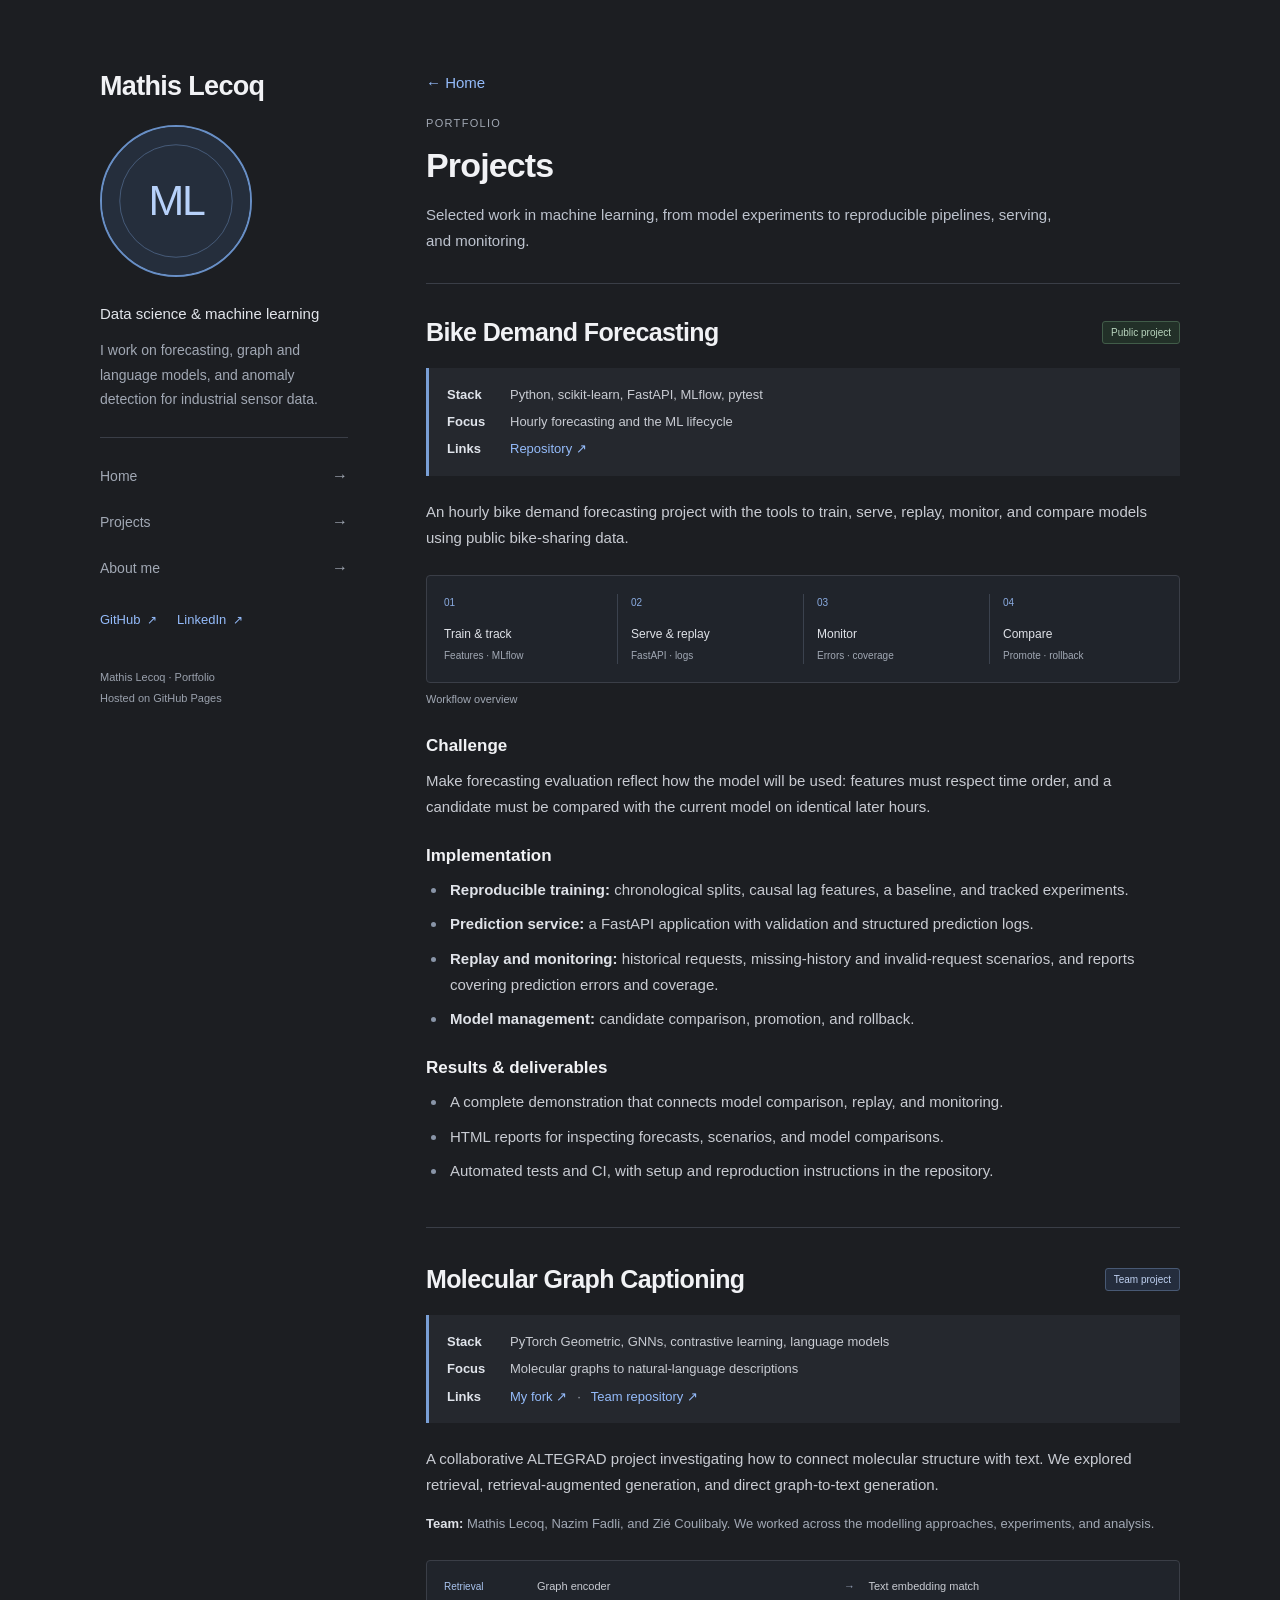
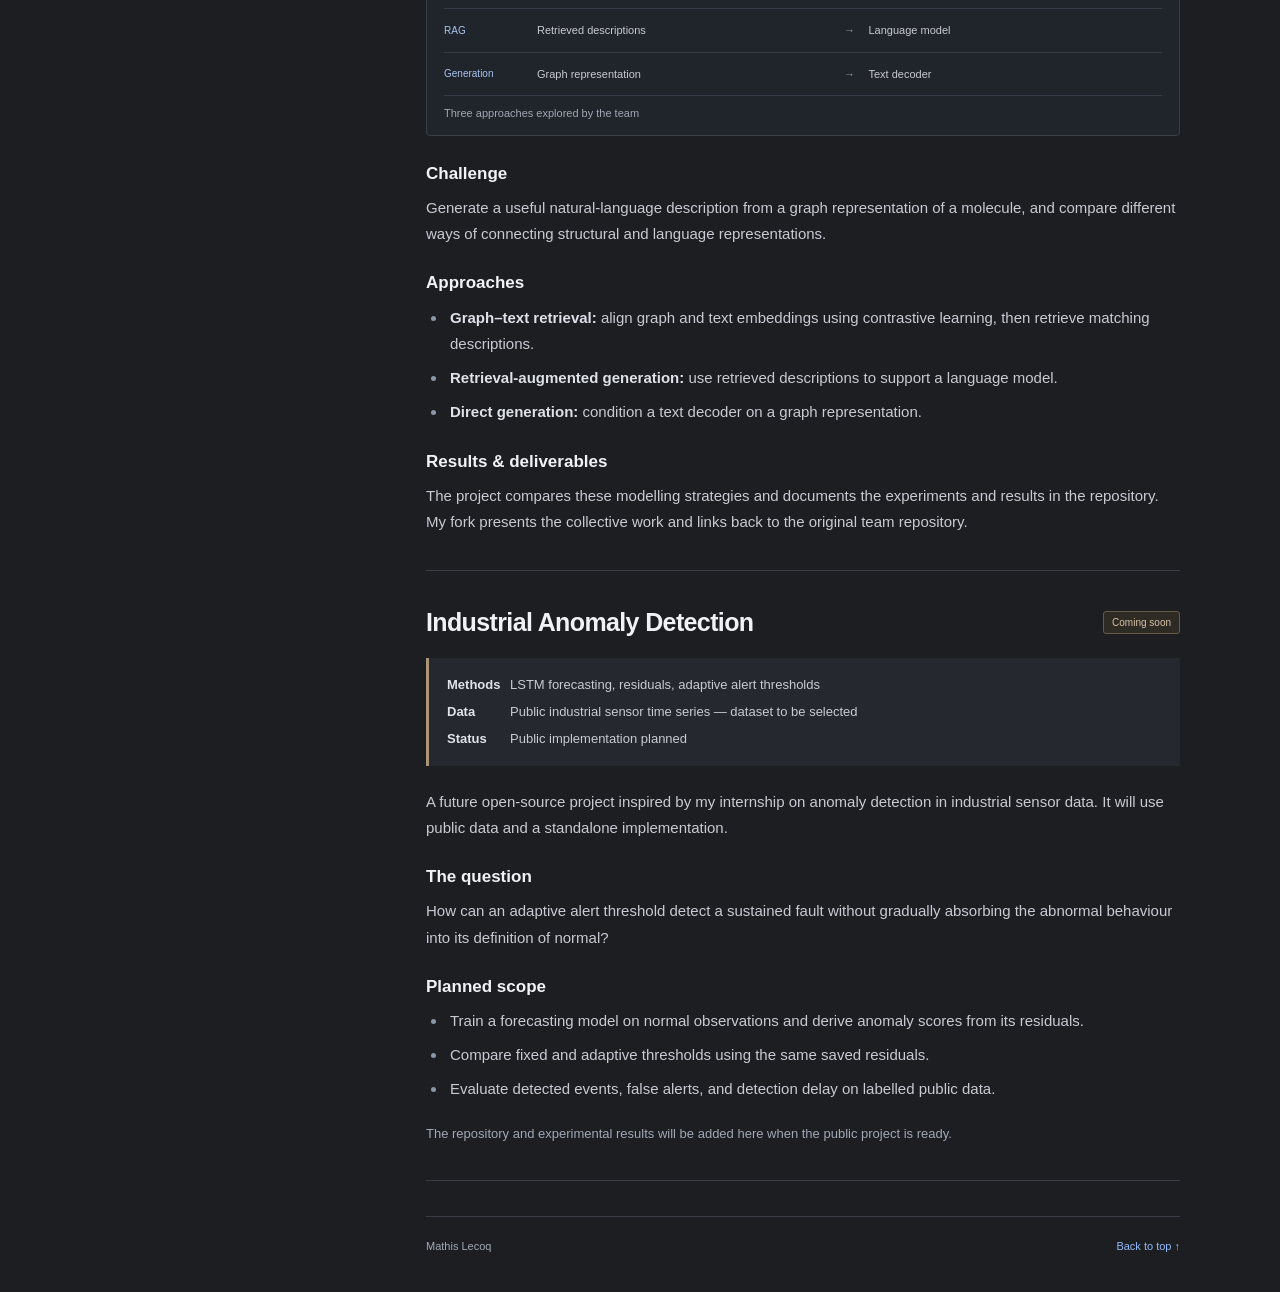
==== projects.html @ 8aa12e5c "update" ====
<!doctype html>
<html lang="en">
<head>
  <meta charset="utf-8">
  <meta name="viewport" content="width=device-width, initial-scale=1">
  <meta name="theme-color" content="#1c1e22">
  <meta name="color-scheme" content="dark">
  <meta name="description" content="Mathis Lecoq's projects in machine learning: bike demand forecasting, molecular graph captioning, and an upcoming industrial anomaly detection project.">
  <meta property="og:type" content="website">
  <meta property="og:title" content="Project Details — Mathis Lecoq">
  <meta property="og:description" content="Projects in forecasting and MLOps, graph and language models, and industrial sensor time series.">
  <meta property="og:url" content="https://lecoqm.github.io/projects.html">
  <title>Project Details — Mathis Lecoq</title>
  <link rel="icon" type="image/svg+xml" href="assets/favicon.svg">
  <link rel="stylesheet" href="assets/styles.css">
  <script src="assets/site.js" defer></script>
</head>
<body id="top" data-page="projects">
  <a class="skip-link" href="#main">Skip to content</a>
  <div class="page-layout">
    <aside class="profile-sidebar" aria-labelledby="profile-name">
      <!-- PROFILE: keep this block consistent in index.html and projects.html. -->
      <a class="profile-home" href="index.html"><h2 id="profile-name">Mathis Lecoq</h2></a>
      <!-- Replace assets/profile.svg with your photo and update the alt text. -->
      <img class="profile-image" src="assets/profile.svg" width="152" height="152" alt="ML, Mathis Lecoq’s initials">
      <p class="profile-role">Data science & machine learning</p>
      <p class="profile-bio">I work on forecasting, graph and language models, and anomaly detection for industrial sensor data.</p>

      <!-- Optional CV link: add your PDF at assets/cv.pdf, then uncomment.
      <a class="cv-link" href="assets/cv.pdf" download>Download my CV <span aria-hidden="true">↓</span></a>
      -->

      <nav class="sidebar-nav" aria-label="Main navigation">
        <a href="index.html" data-nav="home">Home <span aria-hidden="true">→</span></a>
        <a href="projects.html" data-nav="projects" aria-current="page">Projects <span aria-hidden="true">→</span></a>
        <a href="index.html#about" data-nav="about">About me <span aria-hidden="true">→</span></a>
      </nav>
      <div class="profile-links" aria-label="Professional profiles">
        <a href="https://github.com/lecoqm">GitHub <span aria-hidden="true">↗</span></a>
        <a href="https://www.linkedin.com/in/mathis-lecoq-918a831a6/">LinkedIn <span aria-hidden="true">↗</span></a>
      </div>
      <div class="sidebar-footer"><p>Mathis Lecoq · Portfolio</p><p>Hosted on GitHub Pages</p></div>
    </aside>

    <main id="main">
      <p class="back-link"><a href="index.html">← Home</a></p>
      <section class="projects-section" id="projects" aria-labelledby="projects-title">
        <header class="page-heading">
          <p class="eyebrow">Portfolio</p>
          <h1 id="projects-title">Projects</h1>
          <p>Selected work in machine learning, from model experiments to reproducible pipelines, serving, and monitoring.</p>
        </header>

        <article class="project" id="bike-demand" aria-labelledby="bike-title">
          <div class="project-heading"><h2 id="bike-title">Bike Demand Forecasting</h2><span class="status">Public project</span></div>
          <dl class="project-summary">
            <div><dt>Stack</dt><dd>Python, scikit-learn, FastAPI, MLflow, pytest</dd></div>
            <div><dt>Focus</dt><dd>Hourly forecasting and the ML lifecycle</dd></div>
            <div><dt>Links</dt><dd><a href="https://github.com/lecoqm/bike_demand_forecasting">Repository <span aria-hidden="true">↗</span></a></dd></div>
          </dl>
          <p>An hourly bike demand forecasting project with the tools to train, serve, replay, monitor, and compare models using public bike-sharing data.</p>

          <figure class="workflow-figure">
            <div class="workflow" role="img" aria-label="Workflow: train and track a model, serve and replay predictions, monitor errors and coverage, then compare and promote a candidate.">
              <div><span class="workflow-number">01</span><strong>Train & track</strong><small>Features · MLflow</small></div>
              <div><span class="workflow-number">02</span><strong>Serve & replay</strong><small>FastAPI · logs</small></div>
              <div><span class="workflow-number">03</span><strong>Monitor</strong><small>Errors · coverage</small></div>
              <div><span class="workflow-number">04</span><strong>Compare</strong><small>Promote · rollback</small></div>
            </div>
            <figcaption>Workflow overview</figcaption>
          </figure>

          <h3>Challenge</h3>
          <p>Make forecasting evaluation reflect how the model will be used: features must respect time order, and a candidate must be compared with the current model on identical later hours.</p>

          <h3>Implementation</h3>
          <ul>
            <li><strong>Reproducible training:</strong> chronological splits, causal lag features, a baseline, and tracked experiments.</li>
            <li><strong>Prediction service:</strong> a FastAPI application with validation and structured prediction logs.</li>
            <li><strong>Replay and monitoring:</strong> historical requests, missing-history and invalid-request scenarios, and reports covering prediction errors and coverage.</li>
            <li><strong>Model management:</strong> candidate comparison, promotion, and rollback.</li>
          </ul>

          <h3>Results & deliverables</h3>
          <ul>
            <li>A complete demonstration that connects model comparison, replay, and monitoring.</li>
            <li>HTML reports for inspecting forecasts, scenarios, and model comparisons.</li>
            <li>Automated tests and CI, with setup and reproduction instructions in the repository.</li>
          </ul>
        </article>

        <article class="project" id="molecular-captioning" aria-labelledby="molecular-title">
          <div class="project-heading"><h2 id="molecular-title">Molecular Graph Captioning</h2><span class="status status-team">Team project</span></div>
          <dl class="project-summary">
            <div><dt>Stack</dt><dd>PyTorch Geometric, GNNs, contrastive learning, language models</dd></div>
            <div><dt>Focus</dt><dd>Molecular graphs to natural-language descriptions</dd></div>
            <div><dt>Links</dt><dd><a href="https://github.com/lecoqm/molecular-graph-captioning">My fork <span aria-hidden="true">↗</span></a><span class="link-divider" aria-hidden="true">·</span><a href="https://github.com/Nazim-fad/molecular-graph-captioning">Team repository <span aria-hidden="true">↗</span></a></dd></div>
          </dl>
          <p>A collaborative ALTEGRAD project investigating how to connect molecular structure with text. We explored retrieval, retrieval-augmented generation, and direct graph-to-text generation.</p>
          <p class="team-credit"><strong>Team:</strong> Mathis Lecoq, Nazim Fadli, and Zié Coulibaly. We worked across the modelling approaches, experiments, and analysis.</p>

          <figure class="approaches-figure">
            <div class="approach-row"><span class="approach-label">Retrieval</span><span>Graph encoder</span><span class="flow-arrow" aria-hidden="true">→</span><span>Text embedding match</span></div>
            <div class="approach-row"><span class="approach-label">RAG</span><span>Retrieved descriptions</span><span class="flow-arrow" aria-hidden="true">→</span><span>Language model</span></div>
            <div class="approach-row"><span class="approach-label">Generation</span><span>Graph representation</span><span class="flow-arrow" aria-hidden="true">→</span><span>Text decoder</span></div>
            <figcaption>Three approaches explored by the team</figcaption>
          </figure>

          <h3>Challenge</h3>
          <p>Generate a useful natural-language description from a graph representation of a molecule, and compare different ways of connecting structural and language representations.</p>

          <h3>Approaches</h3>
          <ul>
            <li><strong>Graph–text retrieval:</strong> align graph and text embeddings using contrastive learning, then retrieve matching descriptions.</li>
            <li><strong>Retrieval-augmented generation:</strong> use retrieved descriptions to support a language model.</li>
            <li><strong>Direct generation:</strong> condition a text decoder on a graph representation.</li>
          </ul>

          <h3>Results & deliverables</h3>
          <p>The project compares these modelling strategies and documents the experiments and results in the repository. My fork presents the collective work and links back to the original team repository.</p>
        </article>

        <article class="project project-planned" id="industrial-anomalies" aria-labelledby="industrial-title">
          <div class="project-heading"><h2 id="industrial-title">Industrial Anomaly Detection</h2><span class="status status-soon">Coming soon</span></div>
          <dl class="project-summary">
            <div><dt>Methods</dt><dd>LSTM forecasting, residuals, adaptive alert thresholds</dd></div>
            <div><dt>Data</dt><dd>Public industrial sensor time series — dataset to be selected</dd></div>
            <div><dt>Status</dt><dd>Public implementation planned</dd></div>
          </dl>
          <p>A future open-source project inspired by my internship on anomaly detection in industrial sensor data. It will use public data and a standalone implementation.</p>

          <h3>The question</h3>
          <p>How can an adaptive alert threshold detect a sustained fault without gradually absorbing the abnormal behaviour into its definition of normal?</p>

          <h3>Planned scope</h3>
          <ul>
            <li>Train a forecasting model on normal observations and derive anomaly scores from its residuals.</li>
            <li>Compare fixed and adaptive thresholds using the same saved residuals.</li>
            <li>Evaluate detected events, false alerts, and detection delay on labelled public data.</li>
          </ul>
          <p class="coming-soon-note">The repository and experimental results will be added here when the public project is ready.</p>
        </article>
      </section>

      <footer class="content-footer"><span>Mathis Lecoq</span><a href="#top">Back to top <span aria-hidden="true">↑</span></a></footer>
    </main>
  </div>
</body>
</html>
---- assets/styles.css ----
@charset "UTF-8";

:root {
  color-scheme: dark;
  --background: #1c1e22;
  --surface: #25282e;
  --heading: #f1f2f5;
  --text: #c8cbd2;
  --muted: #a1a8b4;
  --accent: #94bbfa;
  --line: #3a3e47;
  --sans: -apple-system, BlinkMacSystemFont, "Segoe UI", Helvetica, Arial, sans-serif;
}

* { box-sizing: border-box; }
html { scroll-behavior: smooth; scroll-padding-top: 36px; }
body { margin: 0; background: var(--background); color: var(--text); font: 15px/1.75 var(--sans); -webkit-font-smoothing: antialiased; }
::selection { background: #354e71; color: #fff; }
a { color: var(--accent); text-decoration: none; text-underline-offset: 4px; }
a:hover { text-decoration: underline; }
a:focus-visible { outline: 2px solid var(--accent); outline-offset: 5px; border-radius: 2px; }
h1, h2, h3 { color: var(--heading); line-height: 1.3; }
h1, h2, h3, p, ul, figure, dl { margin-top: 0; }
h1 { font-size: 34px; font-weight: 650; letter-spacing: -.025em; margin-bottom: 15px; }
h2 { font-size: 25px; font-weight: 600; letter-spacing: -.025em; margin-bottom: 20px; }
h3 { font-size: 17px; font-weight: 600; margin: 25px 0 10px; }
p { margin-bottom: 18px; }
strong { font-weight: 600; color: #dfe2e8; }
ul { margin-bottom: 20px; padding-left: 21px; }
li { margin-bottom: 8px; padding-left: 3px; }
li::marker { color: #8995a8; }

.skip-link { position: absolute; top: 10px; left: 12px; z-index: 5; background: var(--heading); color: var(--background); padding: 8px 16px; transform: translateY(-160%); }
.skip-link:focus { transform: translateY(0); }
.page-layout { display: grid; grid-template-columns: 248px minmax(0, 1fr); gap: 78px; width: min(1080px, calc(100% - 96px)); margin-inline: auto; padding-top: 70px; }
.profile-sidebar { position: sticky; top: 45px; align-self: start; padding-bottom: 30px; }
.profile-home { display: inline-block; color: var(--heading); margin-bottom: 23px; }
.profile-home:hover { text-decoration: none; color: var(--accent); }
.profile-home h2 { color: inherit; font-size: 27px; line-height: 1.2; letter-spacing: -.025em; margin: 0; }
.profile-image { display: block; width: 152px; height: 152px; border-radius: 50%; margin: 0 0 25px; border: 2px solid #688fc6; background: #252e3c; object-fit: cover; }
.profile-role { color: #e2e5eb; font-size: 15px; line-height: 1.6; margin-bottom: 12px; font-weight: 500; }
.profile-bio { color: var(--muted); font-size: 14px; line-height: 1.75; margin-bottom: 25px; }
.cv-link { display: flex; align-items: center; justify-content: space-between; color: #15243b; background: var(--accent); font-size: 13px; font-weight: 600; padding: 9px 13px; margin: 0 0 23px; border-radius: 4px; }
.cv-link:hover { background: #b1ceff; text-decoration: none; }
.sidebar-nav { display: grid; gap: 4px; border-top: 1px solid var(--line); padding-top: 17px; margin-bottom: 20px; }
.sidebar-nav a { display: flex; align-items: center; justify-content: space-between; gap: 15px; padding: 7px 0; font-size: 14px; color: var(--muted); }
.sidebar-nav a:hover, .sidebar-nav a[aria-current="location"] { color: var(--accent); text-decoration: none; }
.sidebar-nav a span { font-size: 16px; }
.profile-links { display: flex; gap: 20px; flex-wrap: wrap; font-size: 13px; }
.profile-links a span { font-size: 12px; padding-left: 3px; }
.sidebar-footer { color: #9aa1ad; font-size: 11px; line-height: 1.6; margin-top: 37px; }
.sidebar-footer p { margin-bottom: 4px; }

main { min-width: 0; padding-bottom: 35px; }
.page-heading { padding-bottom: 29px; border-bottom: 1px solid var(--line); margin-bottom: 32px; }
.eyebrow { color: var(--muted); font-size: 11px; font-weight: 500; letter-spacing: .12em; text-transform: uppercase; margin-bottom: 9px; }
.page-heading>p:last-child { max-width: 630px; margin-bottom: 0; color: #bdc3ce; }
.project { padding-bottom: 35px; margin-bottom: 35px; border-bottom: 1px solid var(--line); scroll-margin-top: 35px; }
.project-heading { display: flex; align-items: center; justify-content: space-between; gap: 12px 20px; margin-bottom: 19px; }
.project-heading h2 { margin: 0; }
.status { flex-shrink: 0; font-size: 10px; line-height: 1.5; color: #b9d5be; border: 1px solid #415c49; background: #223028; padding: 3px 8px; border-radius: 3px; white-space: nowrap; }
.status-team { color: #bfd1f1; background: #242d3d; border-color: #485974; }
.status-soon { color: #d7c5a8; background: #2e2a24; border-color: #665945; }
.project-summary { border-left: 3px solid #799fd6; background: var(--surface); padding: 15px 18px; margin-bottom: 23px; font-size: 13px; line-height: 1.8; }
.project-summary>div { display: grid; grid-template-columns: 52px minmax(0,1fr); gap: 11px; }
.project-summary>div+div { margin-top: 4px; }
.project-summary dt { font-weight: 600; color: #e0e4eb; }
.project-summary dd { margin: 0; min-width: 0; }
.link-divider { color: var(--muted); padding: 0 10px; }
.team-credit { color: var(--muted); font-size: 13px; margin-top: -3px; }
.workflow-figure, .approaches-figure { margin: 24px 0 27px; }
.workflow { display: grid; grid-template-columns: repeat(4, minmax(0,1fr)); border: 1px solid var(--line); border-radius: 4px; padding: 18px 4px; background: #20242b; }
.workflow>div { min-width: 0; padding: 0 13px; }
.workflow>div+div { border-left: 1px solid #3b424e; }
.workflow-number { display: block; color: #8aabe0; font-size: 10px; margin-bottom: 12px; font-variant-numeric: tabular-nums; }
.workflow strong { display: block; font-size: 12px; font-weight: 500; margin-bottom: 3px; white-space: nowrap; }
.workflow small { color: var(--muted); font-size: 10px; line-height: 1.6; display: block; }
figcaption { color: var(--muted); font-size: 11px; line-height: 1.6; margin-top: 8px; }
.approaches-figure { background: #20242b; border: 1px solid var(--line); border-radius: 4px; padding: 4px 17px 12px; }
.approach-row { display: grid; grid-template-columns: 82px minmax(0,1fr) 16px minmax(0,1fr); align-items: center; gap: 11px; padding: 12px 0; font-size: 11px; line-height: 1.7; }
.approach-row+.approach-row { border-top: 1px solid #343b47; }
.approach-label { color: #a9c4ef; font-size: 10px; font-weight: 500; }
.flow-arrow { color: #8e9aaf; text-align: center; }
.approaches-figure figcaption { border-top: 1px solid #343b47; padding-top: 9px; margin-top: 0; }
.project-planned .project-summary { border-left-color: #a99576; }
.coming-soon-note { color: var(--muted); font-size: 13px; margin-bottom: 0; }
.project>:last-child { margin-bottom: 0; }
.about-section { padding: 2px 0 23px; }
.about-section h2 { font-size: 25px; margin-bottom: 18px; }
.content-footer { display: flex; justify-content: space-between; gap: 20px; border-top: 1px solid var(--line); padding-top: 20px; color: var(--muted); font-size: 11px; }

@media(min-width:1450px) {
  .page-layout { padding-top: 82px; }
  .profile-sidebar { top: 55px; }
}
@media(max-width:1100px) {
  .page-layout { width: calc(100% - 72px); grid-template-columns: 220px minmax(0,1fr); gap: 52px; }
  .project-heading { flex-wrap: wrap; gap: 10px; }
  .workflow { grid-template-columns: repeat(2,minmax(0,1fr)); padding: 0 5px; }
  .workflow>div { padding: 15px; }
  .workflow>div:nth-child(3) { border-left: 0; }
  .workflow>div:nth-child(n+3) { border-top: 1px solid #3b424e; }
  .workflow-number { margin-bottom: 6px; }
}
@media(max-width:850px) {
  .page-layout { width: calc(100% - 56px); gap: 36px; grid-template-columns: 190px minmax(0,1fr); padding-top: 48px; }
  .profile-sidebar { top: 32px; }
  .profile-home h2 { font-size: 24px; }
  .profile-image { width: 132px; height: 132px; }
  .profile-bio { font-size: 13px; }
  h2, .about-section h2 { font-size: 23px; }
  .project-summary { padding: 13px 14px; font-size: 12px; }
  .project-summary>div { grid-template-columns: 47px minmax(0,1fr); gap: 7px; }
  .approach-row { grid-template-columns: 68px minmax(0,1fr) 12px minmax(0,1fr); gap: 7px; font-size: 10px; }
}
@media(max-width:700px) {
  html { scroll-padding-top: 24px; }
  .page-layout { display: block; width: min(600px,calc(100% - 40px)); padding-top: 33px; }
  .profile-sidebar { position: static; display: grid; grid-template-columns: 82px minmax(0,1fr); column-gap: 20px; align-items: start; padding-bottom: 24px; margin-bottom: 35px; border-bottom: 1px solid var(--line); }
  .profile-home { grid-column: 2; grid-row: 1; margin: 0 0 5px; align-self: end; }
  .profile-home h2 { font-size: 24px; }
  .profile-image { width: 82px; height: 82px; grid-column: 1; grid-row: 1/4; margin: 0; }
  .profile-role { grid-column: 2; grid-row: 2; font-size: 13px; margin: 0 0 4px; }
  .profile-bio { grid-column: 1/-1; grid-row: 4; margin: 15px 0 18px; font-size: 13px; max-width: 460px; }
  .cv-link { grid-column: 1/-1; margin-bottom: 16px; max-width: 220px; }
  .sidebar-nav { display: flex; flex-wrap: wrap; align-items: center; gap: 22px; grid-column: 1/-1; border: 0; padding: 0; margin: 0 0 16px; }
  .sidebar-nav a { gap: 10px; padding: 0; font-size: 13px; }
  .profile-links { grid-column: 1/-1; gap: 22px; font-size: 12px; }
  .sidebar-footer { display: none; }
  h1 { font-size: 31px; }
  .page-heading { padding-bottom: 25px; margin-bottom: 27px; }
  .page-heading p:last-child { font-size: 14px; }
  .project-heading { justify-content: flex-start; column-gap: 14px; }
  .project { margin-bottom: 28px; padding-bottom: 28px; }
  .project-summary { font-size: 13px; padding: 13px 15px; }
  .project-summary>div { grid-template-columns: 50px minmax(0,1fr); gap: 9px; }
  .workflow { grid-template-columns: repeat(4,minmax(0,1fr)); padding: 15px 3px; }
  .workflow>div { padding: 0 10px; }
  .workflow>div:nth-child(3) { border-left: 1px solid #3b424e; }
  .workflow>div:nth-child(n+3) { border-top: 0; }
  .workflow strong { font-size: 11px; }
  .workflow small { font-size: 9px; }
  .workflow-number { margin-bottom: 10px; }
  .approach-row { grid-template-columns: 76px minmax(0,1fr) 14px minmax(0,1fr); font-size: 11px; }
  .about-section { padding-top: 0; }
}
@media(max-width:460px) {
  .page-layout { width: calc(100% - 36px); }
  body { font-size: 14px; }
  h2, .about-section h2 { font-size: 22px; }
  h3 { font-size: 16px; }
  .project-heading { gap: 9px; }
  .project-summary { font-size: 12px; }
  .project-summary>div { grid-template-columns: 47px minmax(0,1fr); gap: 7px; }
  .link-divider { padding: 0 5px; }
  .workflow { grid-template-columns: repeat(2,minmax(0,1fr)); padding: 0 5px; }
  .workflow>div { padding: 14px 12px; }
  .workflow>div:nth-child(3) { border-left: 0; }
  .workflow>div:nth-child(n+3) { border-top: 1px solid #3b424e; }
  .workflow strong { font-size: 12px; }
  .workflow small { font-size: 10px; }
  .workflow-number { margin-bottom: 5px; }
  .approaches-figure { padding: 3px 12px 10px; }
  .approach-row { grid-template-columns: 66px minmax(0,1fr) 10px minmax(0,1fr); gap: 6px; font-size: 10px; }
  .approach-label { font-size: 9px; }
}
@media(max-height:720px) and (min-width:701px) {
  .profile-sidebar { top: 24px; }
  .profile-image { width: 110px; height: 110px; margin-bottom: 18px; }
  .profile-home { margin-bottom: 17px; }
  .profile-bio { margin-bottom: 18px; }
  .sidebar-footer { margin-top: 23px; }
}
@media(prefers-reduced-motion:reduce) { html { scroll-behavior: auto; } }
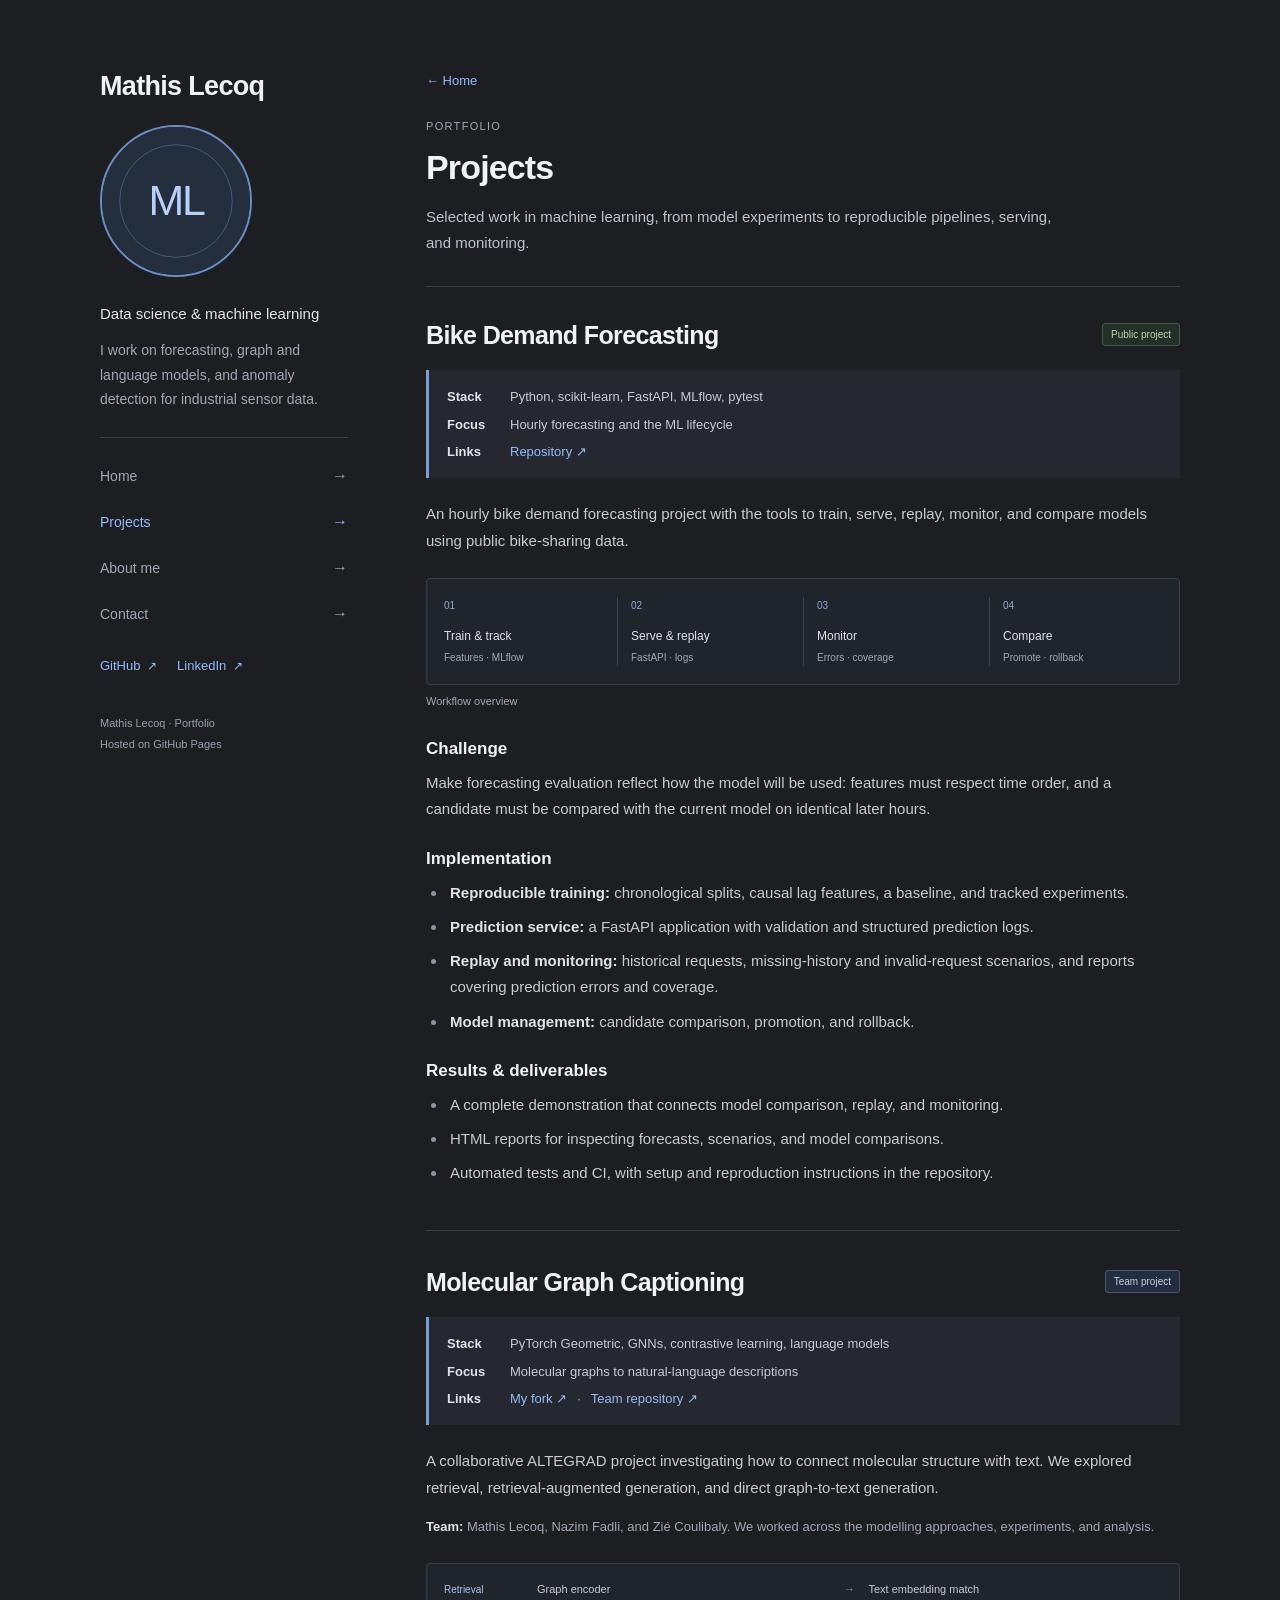
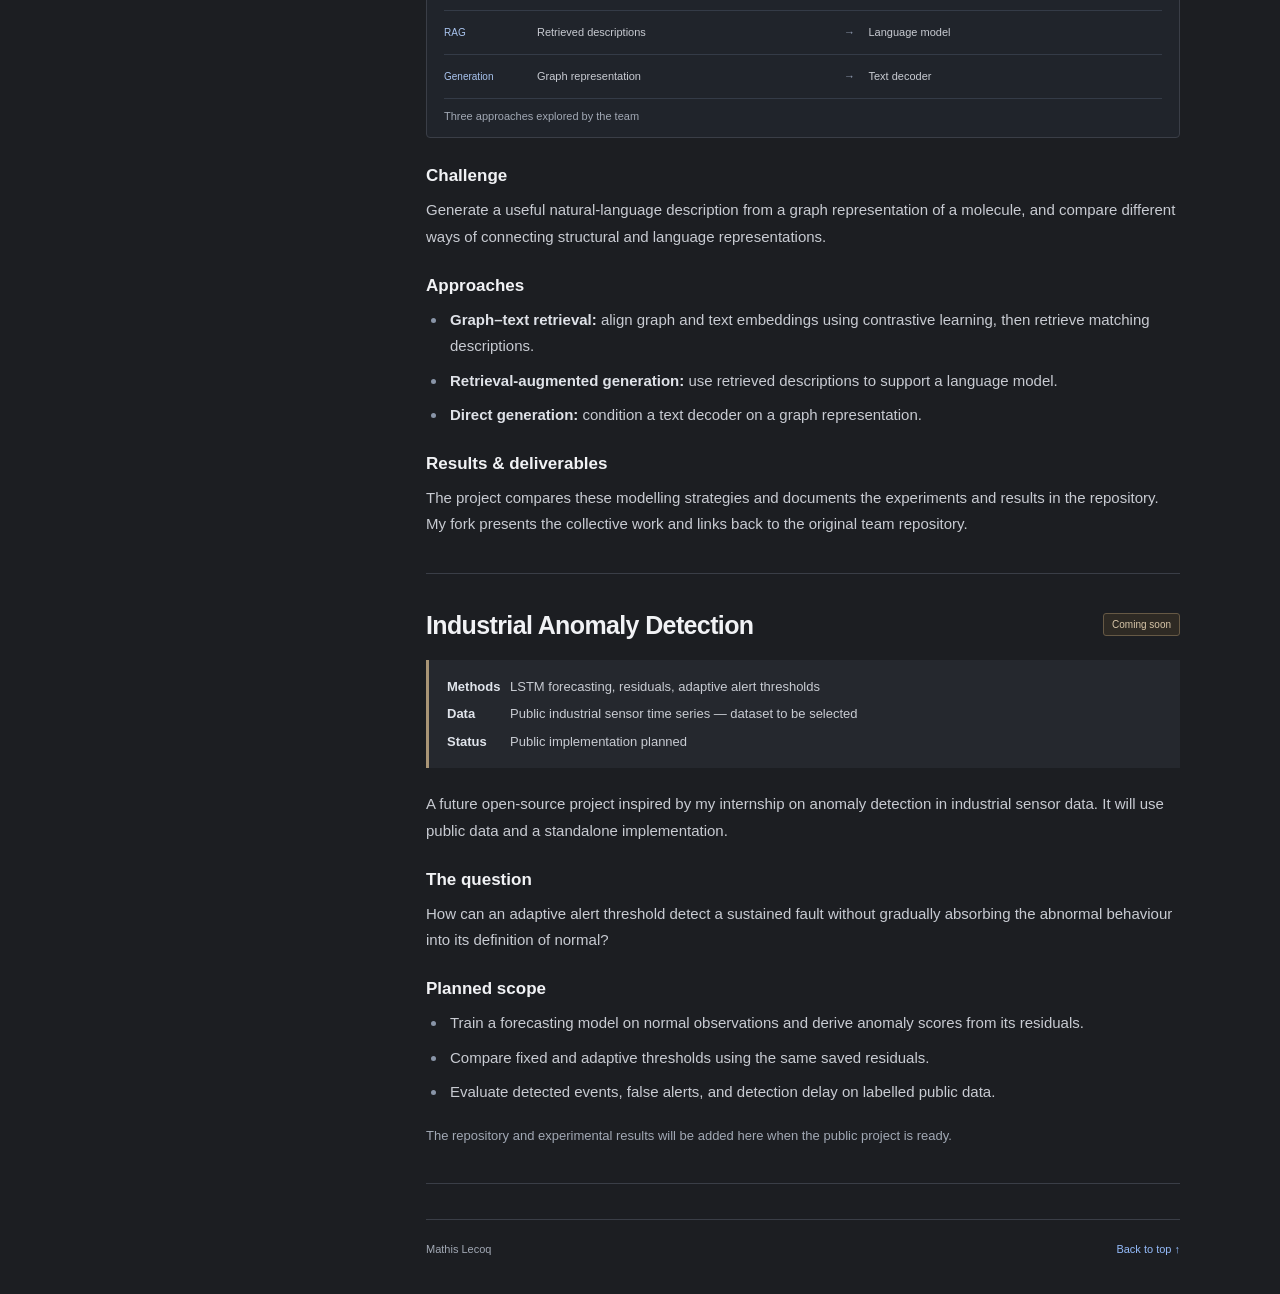
==== commit 1387f1ee: "update" ====
--- a/projects.html
+++ b/projects.html
@@ -34,6 +34,7 @@
         <a href="index.html" data-nav="home">Home <span aria-hidden="true">→</span></a>
         <a href="projects.html" data-nav="projects" aria-current="page">Projects <span aria-hidden="true">→</span></a>
         <a href="index.html#about" data-nav="about">About me <span aria-hidden="true">→</span></a>
+        <a href="index.html#contact" data-nav="contact">Contact <span aria-hidden="true">→</span></a>
       </nav>
       <div class="profile-links" aria-label="Professional profiles">
         <a href="https://github.com/lecoqm">GitHub <span aria-hidden="true">↗</span></a>
--- a/assets/styles.css
+++ b/assets/styles.css
@@ -44,7 +44,7 @@
 .cv-link:hover { background: #b1ceff; text-decoration: none; }
 .sidebar-nav { display: grid; gap: 4px; border-top: 1px solid var(--line); padding-top: 17px; margin-bottom: 20px; }
 .sidebar-nav a { display: flex; align-items: center; justify-content: space-between; gap: 15px; padding: 7px 0; font-size: 14px; color: var(--muted); }
-.sidebar-nav a:hover, .sidebar-nav a[aria-current="location"] { color: var(--accent); text-decoration: none; }
+.sidebar-nav a:hover, .sidebar-nav a[aria-current="page"], .sidebar-nav a[aria-current="location"] { color: var(--accent); text-decoration: none; }
 .sidebar-nav a span { font-size: 16px; }
 .profile-links { display: flex; gap: 20px; flex-wrap: wrap; font-size: 13px; }
 .profile-links a span { font-size: 12px; padding-left: 3px; }
@@ -55,6 +55,17 @@
 .page-heading { padding-bottom: 29px; border-bottom: 1px solid var(--line); margin-bottom: 32px; }
 .eyebrow { color: var(--muted); font-size: 11px; font-weight: 500; letter-spacing: .12em; text-transform: uppercase; margin-bottom: 9px; }
 .page-heading>p:last-child { max-width: 630px; margin-bottom: 0; color: #bdc3ce; }
+.home-role { color: #e1e7f1; font-size: 17px; margin: -3px 0 16px; }
+.back-link { font-size: 13px; margin-bottom: 24px; }
+.featured-projects>h2 { font-size: 25px; margin-bottom: 27px; }
+.project-preview .project-heading h3 { font-size: 22px; margin: 0; letter-spacing: -.02em; }
+.project-title-link { color: var(--heading); }
+.project-title-link:hover { color: var(--accent); }
+.project-preview .project-summary { margin-bottom: 17px; }
+.project-preview p { margin-bottom: 16px; }
+.read-more { display: inline-block; font-size: 13px; }
+.read-more span { display: inline-block; padding-left: 6px; }
+.all-projects-link { margin: -9px 0 35px; font-size: 14px; }
 .project { padding-bottom: 35px; margin-bottom: 35px; border-bottom: 1px solid var(--line); scroll-margin-top: 35px; }
 .project-heading { display: flex; align-items: center; justify-content: space-between; gap: 12px 20px; margin-bottom: 19px; }
 .project-heading h2 { margin: 0; }
@@ -87,6 +98,12 @@
 .project>:last-child { margin-bottom: 0; }
 .about-section { padding: 2px 0 23px; }
 .about-section h2 { font-size: 25px; margin-bottom: 18px; }
+.contact-section { padding: 25px 0 30px; border-top: 1px solid var(--line); }
+.contact-section h2 { font-size: 25px; margin-bottom: 18px; }
+.contact-links { display: flex; flex-wrap: wrap; gap: 12px; list-style: none; padding: 0; margin: 20px 0 0; }
+.contact-links li { padding: 0; margin: 0; }
+.contact-links a { display: inline-flex; align-items: center; gap: 20px; padding: 7px 13px; border: 1px solid var(--line); border-radius: 4px; background: var(--surface); font-size: 13px; }
+.contact-links a:hover { border-color: var(--accent); }
 .content-footer { display: flex; justify-content: space-between; gap: 20px; border-top: 1px solid var(--line); padding-top: 20px; color: var(--muted); font-size: 11px; }
 
 @media(min-width:1450px) {
@@ -150,6 +167,7 @@
   h2, .about-section h2 { font-size: 22px; }
   h3 { font-size: 16px; }
   .project-heading { gap: 9px; }
+  .project-preview .project-heading h3 { font-size: 21px; }
   .project-summary { font-size: 12px; }
   .project-summary>div { grid-template-columns: 47px minmax(0,1fr); gap: 7px; }
   .link-divider { padding: 0 5px; }
